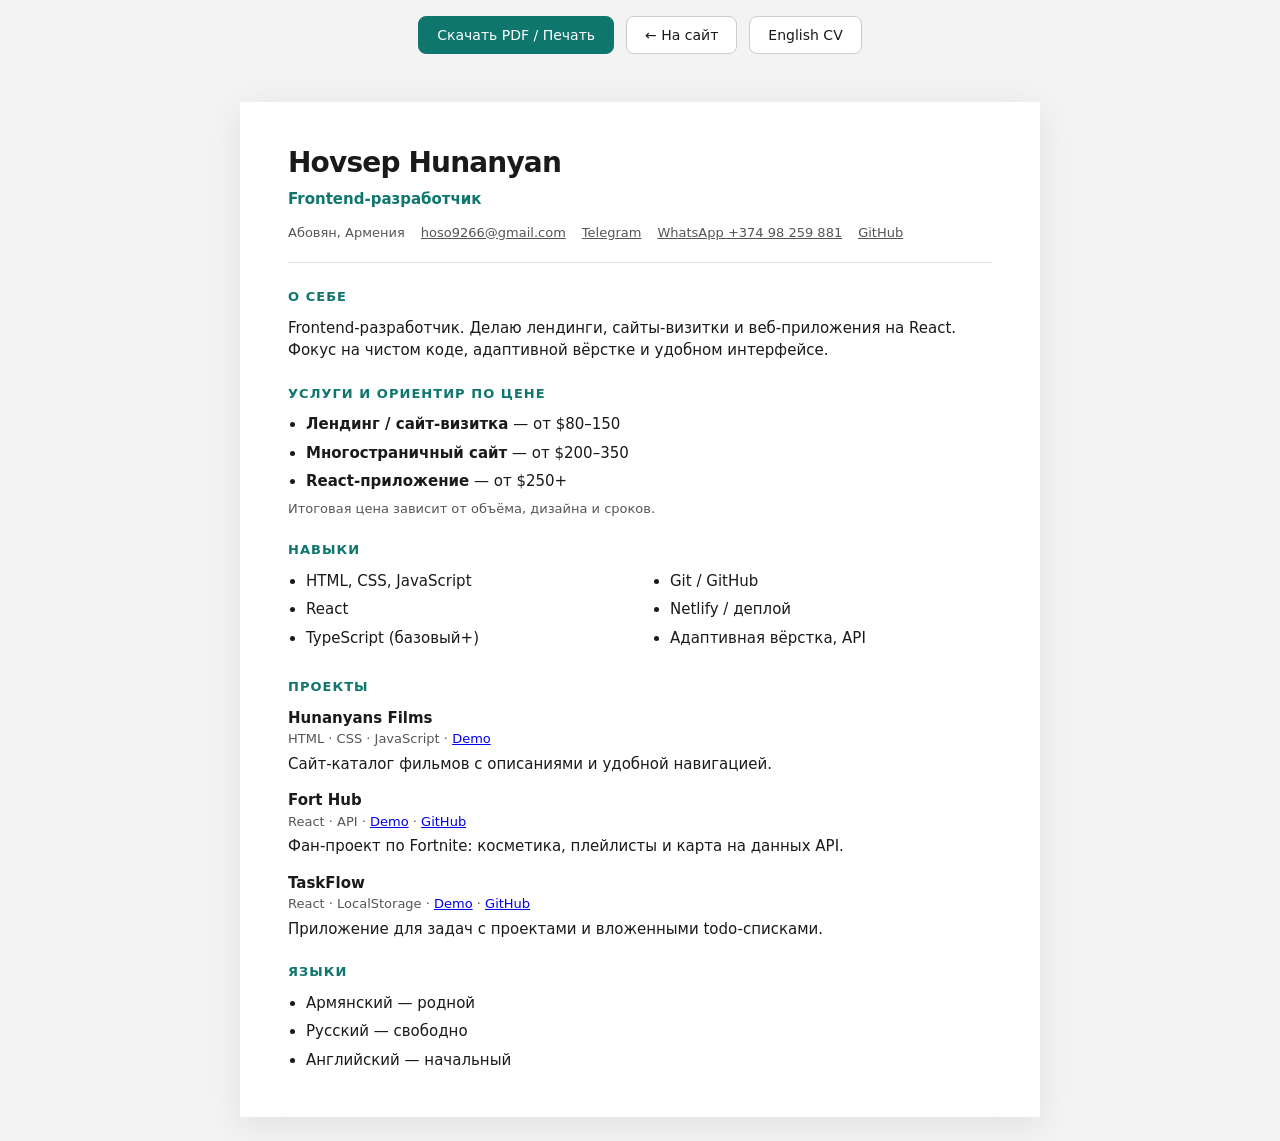
==== public/cv-ru.html @ 46ccc36b "Update portfolio" ====
<!DOCTYPE html>
<html lang="ru">
<head>
  <meta charset="UTF-8" />
  <meta name="viewport" content="width=device-width, initial-scale=1.0" />
  <title>Hovsep Hunanyan — CV</title>
  <style>
    :root {
      --text: #1a1a1a;
      --muted: #555;
      --line: #ddd;
      --accent: #0f766e;
    }
    * { box-sizing: border-box; }
    body {
      margin: 0;
      font: 15px/1.5 system-ui, -apple-system, Segoe UI, sans-serif;
      color: var(--text);
      background: #f3f3f3;
    }
    .page {
      max-width: 800px;
      margin: 24px auto;
      padding: 40px 48px;
      background: #fff;
      box-shadow: 0 8px 32px rgba(0,0,0,.08);
    }
    .toolbar {
      display: flex;
      gap: 12px;
      justify-content: center;
      margin: 16px auto 0;
      max-width: 800px;
      padding: 0 16px 24px;
    }
    .toolbar a, .toolbar button {
      font: 500 14px system-ui, sans-serif;
      padding: 10px 18px;
      border-radius: 8px;
      border: 1px solid #ccc;
      background: #fff;
      cursor: pointer;
      text-decoration: none;
      color: var(--text);
    }
    .toolbar button.primary {
      background: var(--accent);
      border-color: var(--accent);
      color: #fff;
    }
    h1 {
      margin: 0 0 4px;
      font-size: 28px;
      letter-spacing: -0.03em;
    }
    .role {
      margin: 0 0 12px;
      color: var(--accent);
      font-weight: 600;
    }
    .contacts {
      display: flex;
      flex-wrap: wrap;
      gap: 8px 16px;
      margin: 0 0 24px;
      padding-bottom: 20px;
      border-bottom: 1px solid var(--line);
      color: var(--muted);
      font-size: 13px;
    }
    .contacts a { color: var(--muted); }
    h2 {
      margin: 22px 0 10px;
      font-size: 13px;
      text-transform: uppercase;
      letter-spacing: 0.08em;
      color: var(--accent);
    }
    p { margin: 0 0 10px; }
    ul { margin: 0; padding-left: 18px; }
    li { margin-bottom: 6px; }
    .job { margin-bottom: 14px; }
    .job strong { display: block; }
    .meta { color: var(--muted); font-size: 13px; margin-bottom: 4px; }
    .grid {
      display: grid;
      grid-template-columns: 1fr 1fr;
      gap: 8px 24px;
    }
    @media print {
      body { background: #fff; }
      .toolbar { display: none; }
      .page { margin: 0; padding: 0; box-shadow: none; max-width: none; }
    }
    @media (max-width: 640px) {
      .page { margin: 0; padding: 24px; box-shadow: none; }
      .grid { grid-template-columns: 1fr; }
    }
  </style>
</head>
<body>
  <div class="toolbar">
    <button class="primary" type="button" onclick="window.print()">Скачать PDF / Печать</button>
    <a href="/">← На сайт</a>
    <a href="/cv-en.html">English CV</a>
  </div>

  <main class="page">
    <h1>Hovsep Hunanyan</h1>
    <p class="role">Frontend-разработчик</p>
    <div class="contacts">
      <span>Абовян, Армения</span>
      <a href="mailto:hoso9266@gmail.com">hoso9266@gmail.com</a>
      <a href="https://t.me/+37498259881">Telegram</a>
      <a href="https://wa.me/37498259881">WhatsApp +374 98 259 881</a>
      <a href="https://github.com/Hovsep9266">GitHub</a>
    </div>

    <h2>О себе</h2>
    <p>
      Frontend-разработчик. Делаю лендинги, сайты-визитки и веб-приложения на React.
      Фокус на чистом коде, адаптивной вёрстке и удобном интерфейсе.
    </p>

    <h2>Услуги и ориентир по цене</h2>
    <ul>
      <li><strong>Лендинг / сайт-визитка</strong> — от $80–150</li>
      <li><strong>Многостраничный сайт</strong> — от $200–350</li>
      <li><strong>React-приложение</strong> — от $250+</li>
    </ul>
    <p style="color:var(--muted);font-size:13px">Итоговая цена зависит от объёма, дизайна и сроков.</p>

    <h2>Навыки</h2>
    <div class="grid">
      <ul>
        <li>HTML, CSS, JavaScript</li>
        <li>React</li>
        <li>TypeScript (базовый+)</li>
      </ul>
      <ul>
        <li>Git / GitHub</li>
        <li>Netlify / деплой</li>
        <li>Адаптивная вёрстка, API</li>
      </ul>
    </div>

    <h2>Проекты</h2>
    <div class="job">
      <strong>Hunanyans Films</strong>
      <div class="meta">HTML · CSS · JavaScript · <a href="https://hunanyans-films.netlify.app/">Demo</a></div>
      <p>Сайт-каталог фильмов с описаниями и удобной навигацией.</p>
    </div>
    <div class="job">
      <strong>Fort Hub</strong>
      <div class="meta">React · API · <a href="https://fort-hub.netlify.app/">Demo</a> · <a href="https://github.com/Hovsep9266/fortnite">GitHub</a></div>
      <p>Фан-проект по Fortnite: косметика, плейлисты и карта на данных API.</p>
    </div>
    <div class="job">
      <strong>TaskFlow</strong>
      <div class="meta">React · LocalStorage · <a href="https://taskflow-the-app.netlify.app/">Demo</a> · <a href="https://github.com/Hovsep9266/taskflow-the-app">GitHub</a></div>
      <p>Приложение для задач с проектами и вложенными todo-списками.</p>
    </div>

    <h2>Языки</h2>
    <ul>
      <li>Армянский — родной</li>
      <li>Русский — свободно</li>
      <li>Английский — начальный</li>
    </ul>
  </main>
</body>
</html>
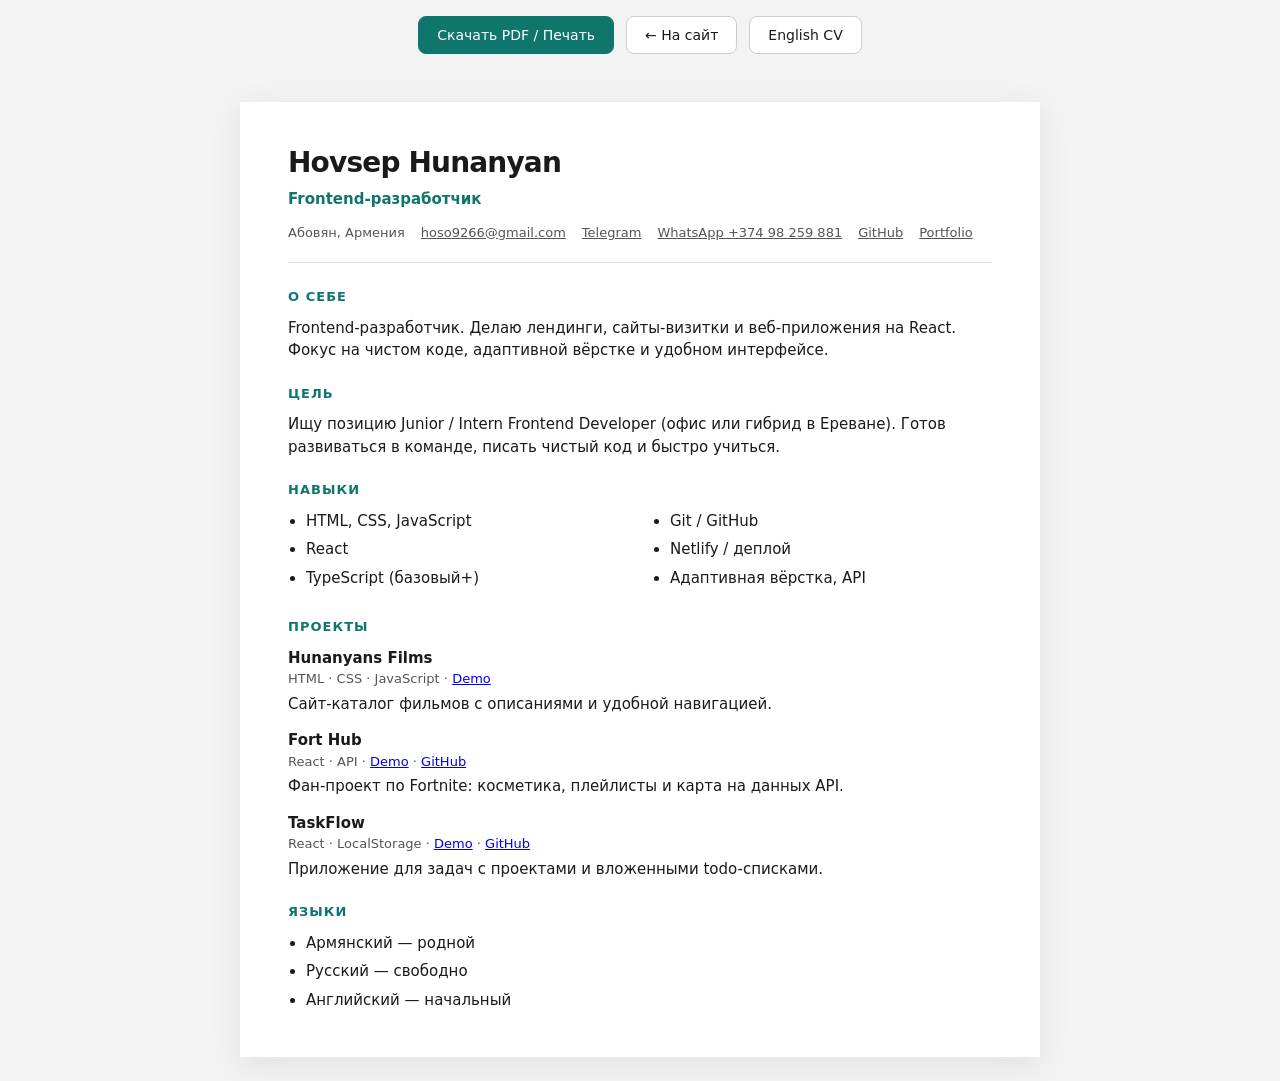
==== commit 65703750: "Update portfolio" ====
--- a/public/cv-ru.html
+++ b/public/cv-ru.html
@@ -110,10 +110,11 @@
     <p class="role">Frontend-разработчик</p>
     <div class="contacts">
       <span>Абовян, Армения</span>
-      <a href="mailto:hoso9266@gmail.com">hoso9266@gmail.com</a>
+      <a href="https://mail.google.com/mail/?view=cm&fs=1&to=hoso9266%40gmail.com" target="_blank" rel="noopener noreferrer">hoso9266@gmail.com</a>
       <a href="https://t.me/+37498259881">Telegram</a>
       <a href="https://wa.me/37498259881">WhatsApp +374 98 259 881</a>
       <a href="https://github.com/Hovsep9266">GitHub</a>
+      <a href="https://hovsep-hunanyan.netlify.app/">Portfolio</a>
     </div>
 
     <h2>О себе</h2>
@@ -122,13 +123,11 @@
       Фокус на чистом коде, адаптивной вёрстке и удобном интерфейсе.
     </p>
 
-    <h2>Услуги и ориентир по цене</h2>
-    <ul>
-      <li><strong>Лендинг / сайт-визитка</strong> — от $80–150</li>
-      <li><strong>Многостраничный сайт</strong> — от $200–350</li>
-      <li><strong>React-приложение</strong> — от $250+</li>
-    </ul>
-    <p style="color:var(--muted);font-size:13px">Итоговая цена зависит от объёма, дизайна и сроков.</p>
+    <h2>Цель</h2>
+    <p>
+      Ищу позицию Junior / Intern Frontend Developer (офис или гибрид в Ереване).
+      Готов развиваться в команде, писать чистый код и быстро учиться.
+    </p>
 
     <h2>Навыки</h2>
     <div class="grid">
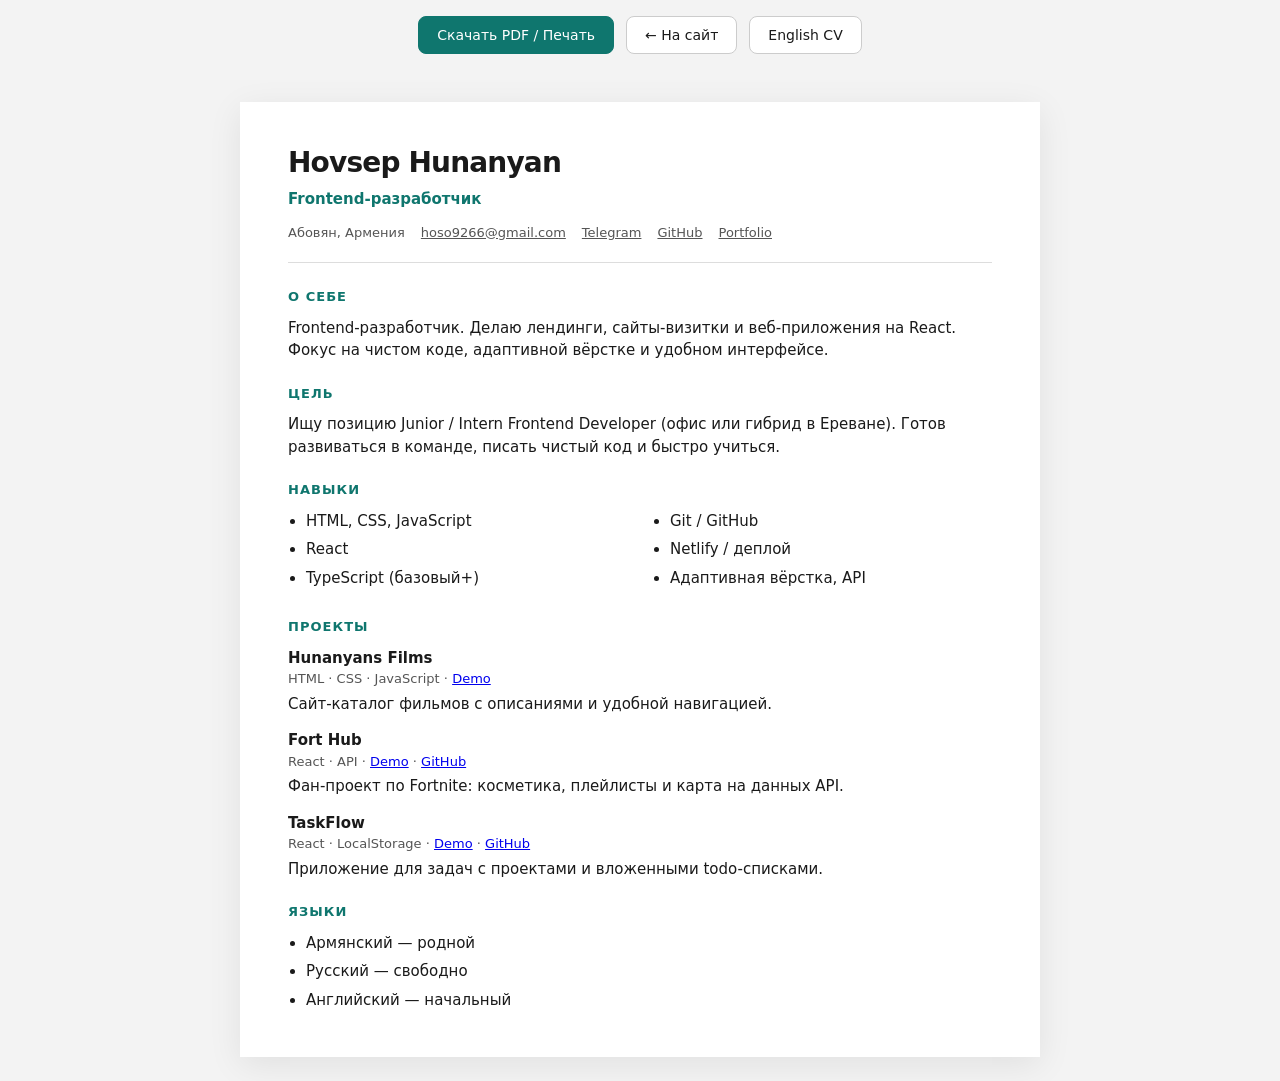
==== commit 8708f089: "Remove Instagram and WhatsApp from portfolio contacts. Co-authored-by: Cursor <cursoragent@cursor.co" ====
--- a/public/cv-ru.html
+++ b/public/cv-ru.html
@@ -112,7 +112,6 @@
       <span>Абовян, Армения</span>
       <a href="https://mail.google.com/mail/?view=cm&fs=1&to=hoso9266%40gmail.com" target="_blank" rel="noopener noreferrer">hoso9266@gmail.com</a>
       <a href="https://t.me/+37498259881">Telegram</a>
-      <a href="https://wa.me/37498259881">WhatsApp +374 98 259 881</a>
       <a href="https://github.com/Hovsep9266">GitHub</a>
       <a href="https://hovsep-hunanyan.netlify.app/">Portfolio</a>
     </div>
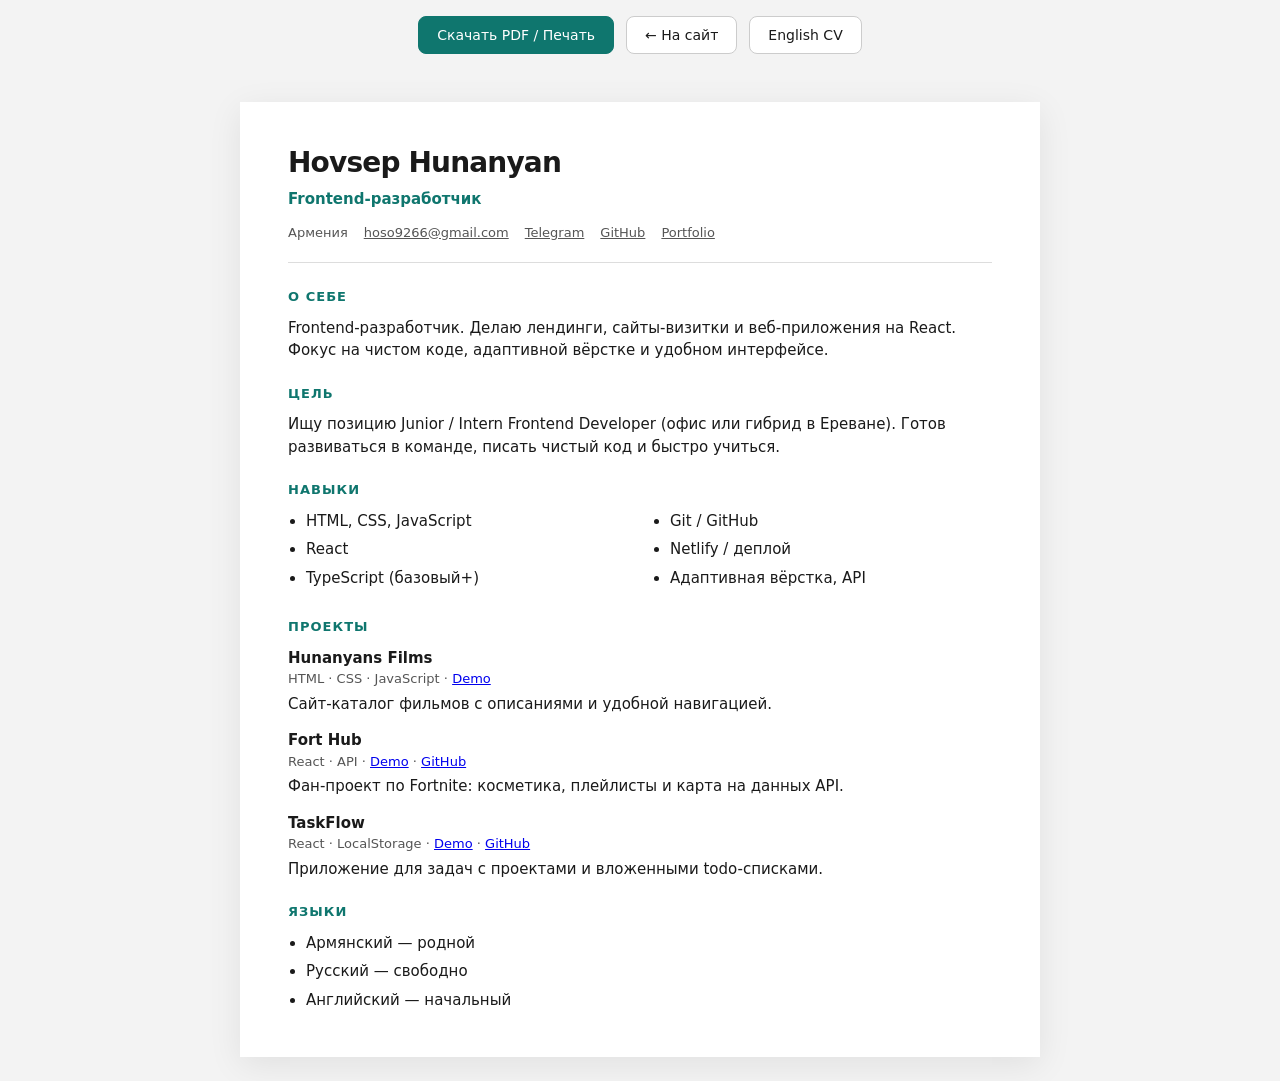
==== commit a65b972b: "Remove freelance services and Abovyan from portfolio location. Co-authored-by: Cursor <cursoragent@c" ====
--- a/public/cv-ru.html
+++ b/public/cv-ru.html
@@ -109,7 +109,7 @@
     <h1>Hovsep Hunanyan</h1>
     <p class="role">Frontend-разработчик</p>
     <div class="contacts">
-      <span>Абовян, Армения</span>
+      <span>Армения</span>
       <a href="https://mail.google.com/mail/?view=cm&fs=1&to=hoso9266%40gmail.com" target="_blank" rel="noopener noreferrer">hoso9266@gmail.com</a>
       <a href="https://t.me/+37498259881">Telegram</a>
       <a href="https://github.com/Hovsep9266">GitHub</a>
